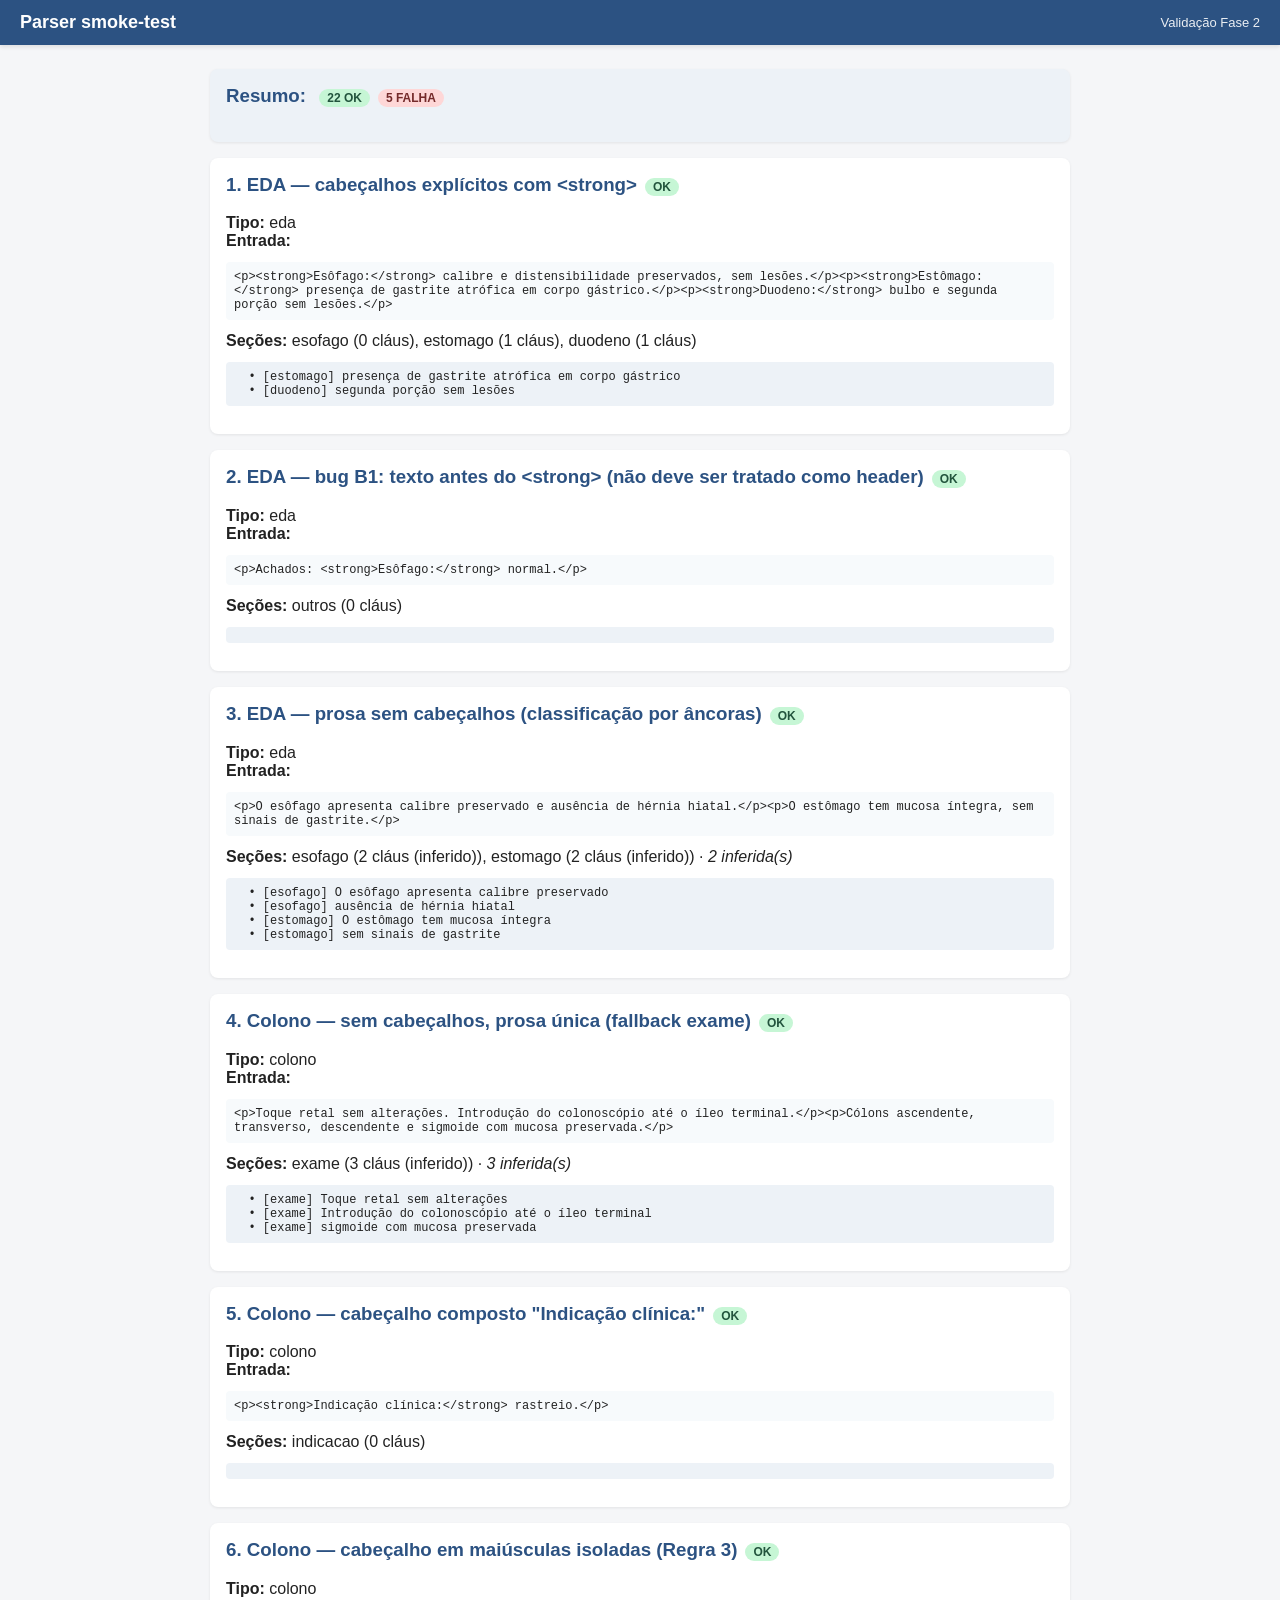
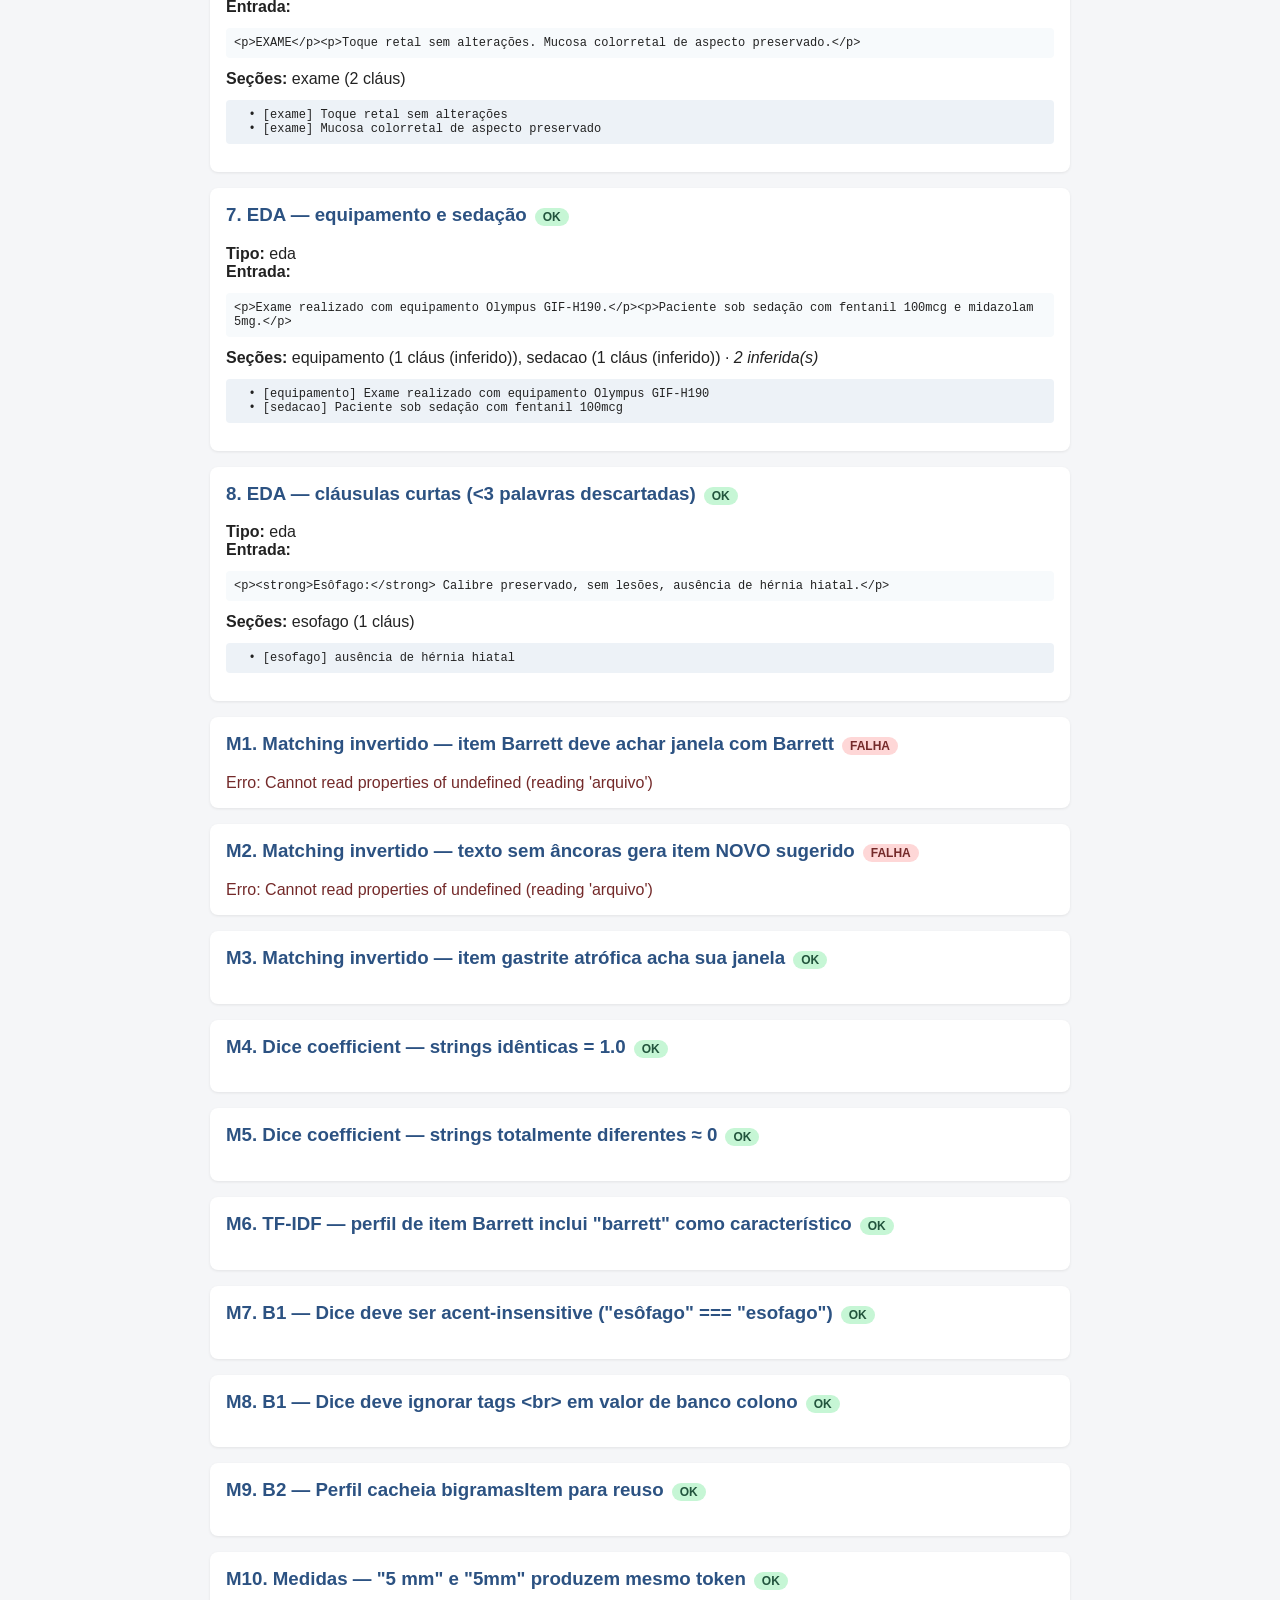
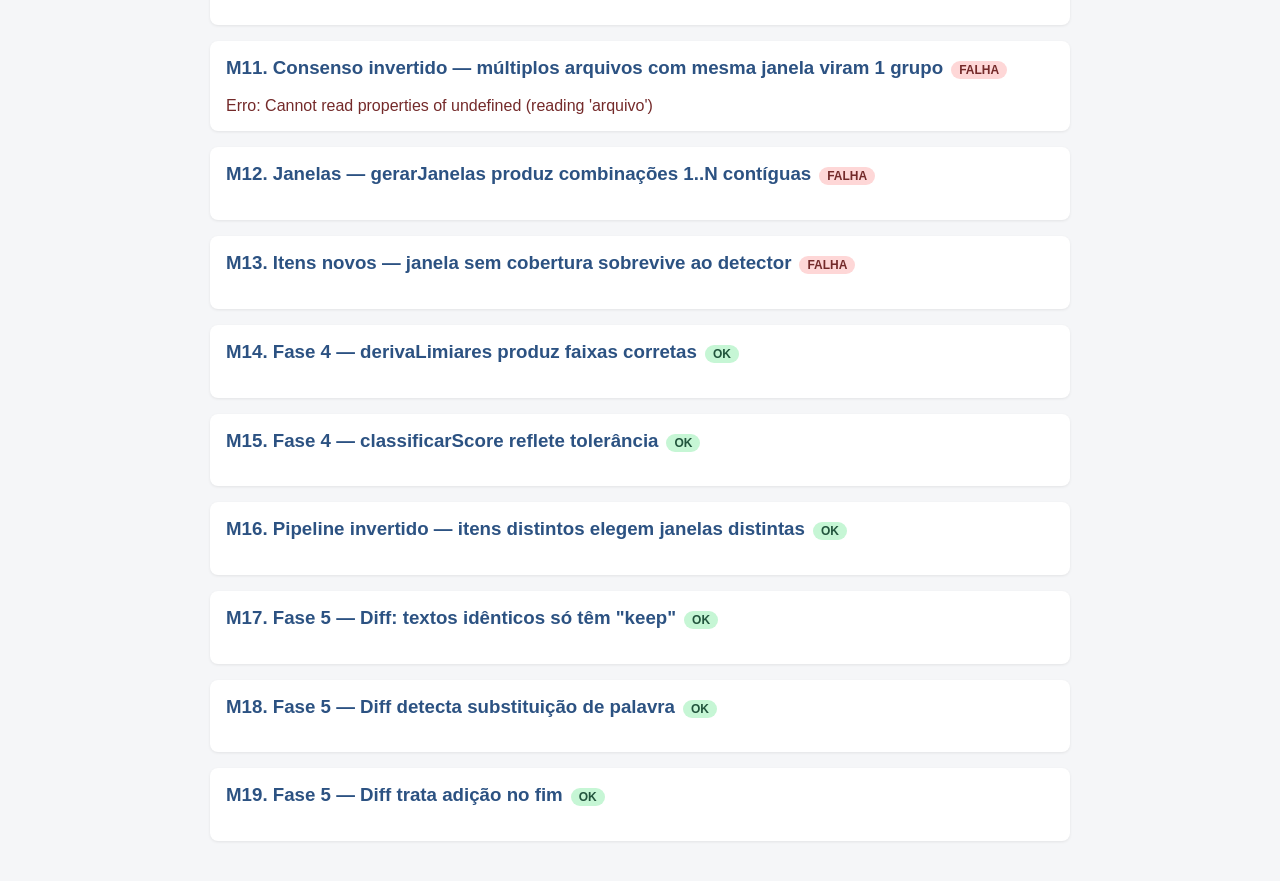
==== test_parser.html @ 204cdfef "Add files via upload" ====
<!DOCTYPE html>
<html lang="pt-BR">
<head>
  <meta charset="UTF-8">
  <title>Parser — smoke test</title>
  <link rel="stylesheet" href="estilos.css">
  <script src="parser_word.js"></script>
  <script src="matching.js"></script>
  <style>
    main { max-width: 900px; }
    .case {
      background: #fff;
      border-radius: 8px;
      padding: 16px;
      margin-bottom: 16px;
      box-shadow: 0 1px 3px rgba(0,0,0,0.08);
    }
    .case h3 { margin-top: 0; color: #2c5282; }
    .input pre, .output pre {
      background: #f7fafc;
      padding: 8px;
      font-size: 12px;
      border-radius: 4px;
      white-space: pre-wrap;
      word-break: break-word;
    }
    .output pre { background: #edf2f7; }
    .verdict {
      display: inline-block;
      padding: 2px 8px;
      border-radius: 10px;
      font-size: 12px;
      font-weight: 600;
      margin-left: 8px;
    }
    .pass { background: #c6f6d5; color: #22543d; }
    .fail { background: #fed7d7; color: #742a2a; }
  </style>
</head>
<body>
  <header>
    <h1>Parser smoke-test</h1>
    <span class="meta" style="font-size:13px;">Validação Fase 2</span>
  </header>
  <main>
    <div id="resultados"></div>
  </main>

  <script>
  // Reimplementa o loop de processarArquivo() recebendo HTML direto.
  // Os arquivos reais são lidos via FileReader + mammoth, mas o resto
  // do pipeline (detecção, classificação, decomposição) opera sobre HTML.
  function processarHtml(html, tipo) {
    var secoes = [];
    var orfaos = { paragrafos: [], clausulas: [] };
    var atual = null;

    var container = document.createElement('div');
    container.innerHTML = html;
    var blocos = container.querySelectorAll('p, h1, h2, h3, h4');

    blocos.forEach(function (p) {
      var detec = ParserWord.detectarSecao(p, tipo);
      if (detec) {
        var existente = secoes.filter(function (s) { return s.nome === detec.nome; })[0];
        if (existente) atual = existente;
        else {
          atual = { nome: detec.nome, rotuloOriginal: detec.rotuloOriginal, paragrafos: [] };
          secoes.push(atual);
        }
        if (detec.restoTexto) atual.paragrafos.push(detec.restoTexto);
        return;
      }
      var txt = (p.textContent || '').trim();
      if (!txt) return;
      if (atual) atual.paragrafos.push(txt);
      else       orfaos.paragrafos.push(txt);
    });

    var sentencasInferidas = 0;
    if (orfaos.paragrafos.length) {
      var restantes = [];
      orfaos.paragrafos.forEach(function (par) {
        ParserWord.quebrarSentencas(par).forEach(function (sent) {
          var classif = ParserWord.classificarSentenca(sent, tipo);
          if (classif) {
            var sec = secoes.filter(function (s) { return s.nome === classif.secao; })[0];
            if (!sec) {
              sec = { nome: classif.secao, rotuloOriginal: '(inferido)', paragrafos: [] };
              secoes.push(sec);
            }
            sec.paragrafos.push(sent);
            sentencasInferidas++;
          } else restantes.push(sent);
        });
      });
      orfaos.paragrafos = restantes;
    }

    if (tipo === 'colono' && orfaos.paragrafos.length) {
      var ex = secoes.filter(function (s) { return s.nome === 'exame'; })[0];
      if (!ex) {
        ex = { nome: 'exame', rotuloOriginal: '(implícito)', paragrafos: [] };
        secoes.push(ex);
      }
      ex.paragrafos = orfaos.paragrafos.concat(ex.paragrafos);
      orfaos.paragrafos = [];
    }

    secoes.forEach(function (s) {
      s.clausulas = [];
      s.sentencas = [];
      s.paragrafos.forEach(function (par, idxP) {
        ParserWord.quebrarSentencas(par).forEach(function (sent) {
          s.sentencas.push({ texto: sent, paragrafoIdx: idxP, paragrafoOriginal: par });
        });
        ParserWord.decomporClausulas(par).forEach(function (c) {
          s.clausulas.push({ texto: c, paragrafoOriginal: par });
        });
      });
    });
    orfaos.sentencas = [];
    orfaos.paragrafos.forEach(function (par, idxP) {
      ParserWord.quebrarSentencas(par).forEach(function (sent) {
        orfaos.sentencas.push({ texto: sent, paragrafoIdx: idxP, paragrafoOriginal: par });
      });
      ParserWord.decomporClausulas(par).forEach(function (c) {
        orfaos.clausulas.push({ texto: c, paragrafoOriginal: par });
      });
    });

    return { secoes: secoes, orfaos: orfaos, sentencasInferidas: sentencasInferidas };
  }

  // ---- Casos de teste ----
  var casos = [
    {
      titulo: 'EDA — cabeçalhos explícitos com <strong>',
      tipo: 'eda',
      html:
        '<p><strong>Esôfago:</strong> calibre e distensibilidade preservados, sem lesões.</p>' +
        '<p><strong>Estômago:</strong> presença de gastrite atrófica em corpo gástrico.</p>' +
        '<p><strong>Duodeno:</strong> bulbo e segunda porção sem lesões.</p>',
      esperado: function (r) {
        var nomes = r.secoes.map(function (s) { return s.nome; });
        return nomes.indexOf('esofago') !== -1 &&
               nomes.indexOf('estomago') !== -1 &&
               nomes.indexOf('duodeno') !== -1 &&
               r.sentencasInferidas === 0 &&
               r.orfaos.clausulas.length === 0;
      }
    },
    {
      titulo: 'EDA — bug B1: texto antes do <strong> (não deve ser tratado como header)',
      tipo: 'eda',
      html: '<p>Achados: <strong>Esôfago:</strong> normal.</p>',
      esperado: function (r) {
        // Esperamos que NÃO seja tratado como cabeçalho via Regra 1
        // (pois há "Achados: " antes). A Regra 2 captura "Achados:" como
        // sinônimo de "outros". Resultado: seção "outros".
        var nomes = r.secoes.map(function (s) { return s.nome; });
        return nomes.indexOf('outros') !== -1 && nomes.indexOf('esofago') === -1;
      }
    },
    {
      titulo: 'EDA — prosa sem cabeçalhos (classificação por âncoras)',
      tipo: 'eda',
      html:
        '<p>O esôfago apresenta calibre preservado e ausência de hérnia hiatal.</p>' +
        '<p>O estômago tem mucosa íntegra, sem sinais de gastrite.</p>',
      esperado: function (r) {
        var nomes = r.secoes.map(function (s) { return s.nome; });
        return nomes.indexOf('esofago') !== -1 &&
               nomes.indexOf('estomago') !== -1 &&
               r.sentencasInferidas >= 2;
      }
    },
    {
      titulo: 'Colono — sem cabeçalhos, prosa única (fallback exame)',
      tipo: 'colono',
      html:
        '<p>Toque retal sem alterações. Introdução do colonoscópio até o íleo terminal.</p>' +
        '<p>Cólons ascendente, transverso, descendente e sigmoide com mucosa preservada.</p>',
      esperado: function (r) {
        var nomes = r.secoes.map(function (s) { return s.nome; });
        return nomes.indexOf('exame') !== -1 && r.orfaos.clausulas.length === 0;
      }
    },
    {
      titulo: 'Colono — cabeçalho composto "Indicação clínica:"',
      tipo: 'colono',
      html: '<p><strong>Indicação clínica:</strong> rastreio.</p>',
      esperado: function (r) {
        var nomes = r.secoes.map(function (s) { return s.nome; });
        return nomes.indexOf('indicacao') !== -1;
      }
    },
    {
      titulo: 'Colono — cabeçalho em maiúsculas isoladas (Regra 3)',
      tipo: 'colono',
      html:
        '<p>EXAME</p>' +
        '<p>Toque retal sem alterações. Mucosa colorretal de aspecto preservado.</p>',
      esperado: function (r) {
        var nomes = r.secoes.map(function (s) { return s.nome; });
        return nomes.indexOf('exame') !== -1;
      }
    },
    {
      titulo: 'EDA — equipamento e sedação',
      tipo: 'eda',
      html:
        '<p>Exame realizado com equipamento Olympus GIF-H190.</p>' +
        '<p>Paciente sob sedação com fentanil 100mcg e midazolam 5mg.</p>',
      esperado: function (r) {
        var nomes = r.secoes.map(function (s) { return s.nome; });
        return nomes.indexOf('equipamento') !== -1 &&
               nomes.indexOf('sedacao') !== -1;
      }
    },
    {
      titulo: 'EDA — cláusulas curtas (<3 palavras descartadas)',
      tipo: 'eda',
      html: '<p><strong>Esôfago:</strong> Calibre preservado, sem lesões, ausência de hérnia hiatal.</p>',
      esperado: function (r) {
        var sec = r.secoes.filter(function (s) { return s.nome === 'esofago'; })[0];
        // 3 cláusulas: "Calibre preservado" (2w drop), "sem lesões" (2w drop), "ausência de hérnia hiatal" (4w keep)
        // Esperamos 1 cláusula
        return sec && sec.clausulas.length === 1 &&
               sec.clausulas[0].texto.indexOf('hérnia hiatal') !== -1;
      }
    }
  ];

  // ---- Renderização ----
  function escapar(s) {
    return String(s).replace(/[&<>]/g, function (c) {
      return c === '&' ? '&amp;' : c === '<' ? '&lt;' : '&gt;';
    });
  }

  var div = document.getElementById('resultados');
  var passou = 0, falhou = 0;
  casos.forEach(function (c, i) {
    var resultado;
    var ok = false;
    var erro = null;
    try {
      resultado = processarHtml(c.html, c.tipo);
      ok = c.esperado(resultado);
    } catch (e) {
      erro = e.message;
    }
    if (ok) passou++; else falhou++;

    var resumoSec = (resultado && resultado.secoes || []).map(function (s) {
      return s.nome + ' (' + s.clausulas.length + ' cláus' +
             (s.rotuloOriginal && s.rotuloOriginal.charAt(0) === '('
               ? ' ' + s.rotuloOriginal : '') + ')';
    }).join(', ');

    var clausulas = (resultado && resultado.secoes || []).map(function (s) {
      return s.clausulas.map(function (c) { return '  • [' + s.nome + '] ' + c.texto; }).join('\n');
    }).filter(Boolean).join('\n');

    var orfaos = (resultado && resultado.orfaos.clausulas || []).map(function (c) {
      return '  • (orfão) ' + c.texto;
    }).join('\n');

    div.insertAdjacentHTML('beforeend',
      '<div class="case">' +
        '<h3>' + (i + 1) + '. ' + escapar(c.titulo) +
          '<span class="verdict ' + (ok ? 'pass' : 'fail') + '">' +
            (ok ? 'OK' : 'FALHA') + '</span>' +
        '</h3>' +
        '<div><strong>Tipo:</strong> ' + c.tipo + '</div>' +
        '<div class="input"><strong>Entrada:</strong><pre>' + escapar(c.html) + '</pre></div>' +
        (erro
          ? '<div class="output" style="color:#742a2a;">Erro: ' + escapar(erro) + '</div>'
          : '<div class="output"><strong>Seções:</strong> ' + escapar(resumoSec) +
            (resultado.sentencasInferidas
              ? ' · <em>' + resultado.sentencasInferidas + ' inferida(s)</em>'
              : '') +
            '<pre>' + escapar(clausulas + (orfaos ? '\n' + orfaos : '')) + '</pre></div>'
        ) +
      '</div>');
  });

  // ---- Casos de teste do MATCHING (Fase 3) ----
  var bancoEdaMini = {
    esofago: [
      { nome: 'Normal', id: 'esof-1',
        valor: 'calibre e distensibilidade preservados. Ausência de lesões de mucosa. A transição esofagogástrica coincide com o pinçamento diafragmático.' },
      { nome: 'LAA',    id: 'esof-2',
        valor: 'calibre e distensibilidade preservados. Presença de erosões menores que 5 mm ao nível da transição esofagogástrica.' },
      { nome: 'Barrett', id: 'esof-3',
        valor: 'esôfago de Barrett curto, com língua de mucosa de aspecto colunar acima da transição esofagogástrica. Cromoscopia digital evidencia padrão sugestivo de metaplasia intestinal.' }
    ],
    estomago: [
      { nome: 'Normal',  id: 'est-1',
        valor: 'mucosa gástrica de aspecto preservado em todo o órgão. Pregueado e distensibilidade normais.' },
      { nome: 'Gastrite atrófica', id: 'est-2',
        valor: 'mucosa gástrica com áreas de atrofia e metaplasia intestinal em corpo gástrico, com perda do padrão vascular regular.' }
    ]
  };

  var casosMatching = [
    {
      titulo: 'Matching invertido — item Barrett deve achar janela com Barrett',
      html: '<p><strong>Esôfago:</strong> esôfago de Barrett curto com metaplasia intestinal.</p>',
      tipo: 'eda',
      banco: bancoEdaMini,
      esperado: function (m) {
        var sec = m.porArquivo[0].secoes.filter(function (s) { return s.nome === 'esofago'; })[0];
        if (!sec) return false;
        var barrett = sec.matchesPorItem.filter(function (x) {
          return x.item.id === 'esof-3';
        })[0];
        // A janela vencedora do item Barrett deve incluir a sentença com Barrett
        return barrett && barrett.melhor &&
               barrett.melhor.janela.texto.indexOf('Barrett') !== -1;
      }
    },
    {
      titulo: 'Matching invertido — texto sem âncoras gera item NOVO sugerido',
      html: '<p><strong>Esôfago:</strong> textura inusitada de aspecto bem peculiar nesta região.</p>',
      tipo: 'eda',
      banco: bancoEdaMini,
      esperado: function (m) {
        var sec = m.porArquivo[0].secoes.filter(function (s) { return s.nome === 'esofago'; })[0];
        if (!sec) return false;
        // A sentença não casa com nenhum item -> deve aparecer em itensNovos
        return sec.itensNovos.length >= 1 &&
               sec.itensNovos[0].texto.indexOf('inusitada') !== -1;
      }
    },
    {
      titulo: 'Matching invertido — item gastrite atrófica acha sua janela',
      html: '<p><strong>Estômago:</strong> mucosa gástrica com áreas de metaplasia intestinal em corpo.</p>',
      tipo: 'eda',
      banco: bancoEdaMini,
      esperado: function (m) {
        var sec = m.porArquivo[0].secoes.filter(function (s) { return s.nome === 'estomago'; })[0];
        if (!sec) return false;
        var gastrite = sec.matchesPorItem.filter(function (x) {
          return x.item.id === 'est-2';
        })[0];
        return gastrite && gastrite.melhor &&
               gastrite.melhor.janela.texto.indexOf('metaplasia') !== -1;
      }
    },
    {
      titulo: 'Dice coefficient — strings idênticas = 1.0',
      direto: true,
      esperado: function () {
        var d = Matching.diceSimilaridade('teste idêntico', 'teste idêntico');
        return d === 1;
      }
    },
    {
      titulo: 'Dice coefficient — strings totalmente diferentes ≈ 0',
      direto: true,
      esperado: function () {
        var d = Matching.diceSimilaridade('abcdefgh', 'wxyz1234');
        return d < 0.1;
      }
    },
    {
      titulo: 'TF-IDF — perfil de item Barrett inclui "barrett" como característico',
      direto: true,
      esperado: function () {
        var p = Matching.construirPerfilSecao(bancoEdaMini.esofago);
        var barrett = p.filter(function (x) { return x.item.id === 'esof-3'; })[0];
        return barrett && barrett.termosCaracteristicos.some(function (c) {
          return c.termo === 'barrett';
        });
      }
    },
    {
      titulo: 'B1 — Dice deve ser acent-insensitive ("esôfago" === "esofago")',
      direto: true,
      esperado: function () {
        var d = Matching.diceSimilaridade('esôfago de Barrett', 'esofago de Barrett');
        return d > 0.99;  // praticamente 1
      }
    },
    {
      titulo: 'B1 — Dice deve ignorar tags <br> em valor de banco colono',
      direto: true,
      esperado: function () {
        var a = 'Toque retal sem alterações. Introdução do colonoscópio.';
        var b = 'Toque retal sem alterações.<br>Introdução do colonoscópio.';
        var d = Matching.diceSimilaridade(a, b);
        return d > 0.99;
      }
    },
    {
      titulo: 'B2 — Perfil cacheia bigramasItem para reuso',
      direto: true,
      esperado: function () {
        var p = Matching.construirPerfilSecao(bancoEdaMini.esofago);
        return p.every(function (entry) {
          return entry.bigramasItem && Object.keys(entry.bigramasItem).length > 0;
        });
      }
    },
    {
      titulo: 'Medidas — "5 mm" e "5mm" produzem mesmo token',
      direto: true,
      esperado: function () {
        var a = Matching.tokenizar('erosões menores que 5 mm');
        var b = Matching.tokenizar('erosões menores que 5mm');
        return a.indexOf('5mm') !== -1 && b.indexOf('5mm') !== -1;
      }
    },
    {
      titulo: 'Consenso invertido — múltiplos arquivos com mesma janela viram 1 grupo',
      direto: true,
      esperado: function () {
        var sentenca = { texto: 'esôfago de Barrett curto com metaplasia intestinal.', paragrafoOriginal: '' };
        var fakeResults = [1, 2, 3].map(function (n) {
          return {
            arquivo: 'laudo' + n + '.docx',
            secoes: [{
              nome: 'esofago',
              rotuloOriginal: 'Esôfago',
              paragrafos: ['esôfago de Barrett curto com metaplasia intestinal.'],
              sentencas: [sentenca],
              clausulas: []
            }],
            orfaos: { paragrafos: [], clausulas: [], sentencas: [] }
          };
        });
        var m = Matching.analisar(fakeResults, bancoEdaMini, { limiarMatch: 0.0 });
        var consenso = m.consenso.esofago || [];
        var barrettEntry = consenso.filter(function (e) {
          return e.item.id === 'esof-3';
        })[0];
        return barrettEntry &&
               barrettEntry.frequenciaArquivos === 3 &&
               barrettEntry.variantes.length === 0;
      }
    },
    {
      titulo: 'Janelas — gerarJanelas produz combinações 1..N contíguas',
      direto: true,
      esperado: function () {
        var sentencas = [
          { texto: 'a primeira sentença aqui.' },
          { texto: 'a segunda sentença completa.' },
          { texto: 'e a terceira finaliza tudo.' }
        ];
        var js = Matching.gerarJanelas(sentencas, 3);
        // Esperamos: 3 (tam=1) + 2 (tam=2) + 1 (tam=3) = 6 janelas
        return js.length === 6 &&
               js[0].tamanho === 1 &&
               js[js.length - 1].tamanho === 3;
      }
    },
    {
      titulo: 'Itens novos — janela sem cobertura sobrevive ao detector',
      direto: true,
      esperado: function () {
        var sentencas = [
          { texto: 'esôfago de Barrett com metaplasia intestinal.' },
          { texto: 'achado completamente novo nunca antes descrito.' }
        ];
        var perfilSec = Matching.construirPerfilSecao(bancoEdaMini.esofago);
        var resultado = Matching.caçarItensEmSecao(sentencas, perfilSec, {});
        var novos = Matching.detectarItensNovos(sentencas, resultado.matchesPorItem, 0.30);
        return novos.length >= 1 &&
               novos.some(function (g) { return g.texto.indexOf('completamente novo') !== -1; });
      }
    },
    {
      titulo: 'Fase 4 — derivaLimiares produz faixas corretas',
      direto: true,
      esperado: function () {
        var l0   = Matching.derivaLimiares(0);
        var l50  = Matching.derivaLimiares(50);
        var l100 = Matching.derivaLimiares(100);
        // tolerancia=0 → rigoroso → limiar_match alto, limiar_novo alto
        // tolerancia=100 → permissivo → limiar_match baixo, limiar_novo baixo
        return Math.abs(l0.limiarMatch - 0.85) < 1e-9 &&
               Math.abs(l50.limiarMatch - 0.70) < 1e-9 &&
               Math.abs(l100.limiarMatch - 0.55) < 1e-9 &&
               Math.abs(l0.limiarNovo - 0.45) < 1e-9 &&
               Math.abs(l100.limiarNovo - 0.25) < 1e-9;
      }
    },
    {
      titulo: 'Fase 4 — classificarScore reflete tolerância',
      direto: true,
      esperado: function () {
        // Score 0.78 com tolerância 50 (limiarMatch=0.70): match
        // Score 0.78 com tolerância 0  (limiarMatch=0.85): atualizacao
        var c50 = Matching.classificarScore(0.78, 50);
        var c0  = Matching.classificarScore(0.78, 0);
        // Score 0.50: nem match nem atualizacao; com tol=50 (limiarNovo=0.35)
        // cai em variante; com tol=0 (limiarNovo=0.45) ainda cai em variante
        var c50b = Matching.classificarScore(0.50, 50);
        // Score muito baixo
        var c50c = Matching.classificarScore(0.10, 50);
        return c50 === 'match' &&
               c0  === 'atualizacao' &&
               c50b === 'variante' &&
               c50c === 'naoEncontrado';
      }
    },
    {
      titulo: 'Pipeline invertido — itens distintos elegem janelas distintas',
      direto: true,
      esperado: function () {
        // 2 sentenças, cada uma alinhada a um item diferente do banco.
        // Item Barrett deve eleger a sentença 0 e item LAA a sentença 1.
        var sentencas = [
          { texto: 'esôfago de Barrett curto com língua colunar e metaplasia intestinal.' },
          { texto: 'presença de erosões menores que 5 mm na transição esofagogástrica.' }
        ];
        var perfilSec = Matching.construirPerfilSecao(bancoEdaMini.esofago);
        var resultado = Matching.caçarItensEmSecao(sentencas, perfilSec, {});

        var barrett = resultado.matchesPorItem.filter(function (m) {
          return m.item.id === 'esof-3';
        })[0];
        var laa = resultado.matchesPorItem.filter(function (m) {
          return m.item.id === 'esof-2';
        })[0];

        if (!barrett || !laa || !barrett.melhor || !laa.melhor) return false;

        // Invariante: cada item elege a janela que contém sua frase própria.
        var barrettWindow = barrett.melhor.janela.texto;
        var laaWindow     = laa.melhor.janela.texto;
        return barrettWindow.indexOf('Barrett') !== -1 &&
               laaWindow.indexOf('erosões') !== -1;
      }
    }
  ];

  // ---- Casos de teste de DIFF (Fase 5) ----
  // Reimplementação local da diff para testar sem depender da UI
  function diffPalavrasLocal(antes, depois) {
    var a = String(antes || '').split(/(\s+)/);
    var b = String(depois || '').split(/(\s+)/);
    var m = a.length, n = b.length;
    var dp = [];
    for (var i = 0; i <= m; i++) dp.push(new Array(n + 1).fill(0));
    for (var i = 1; i <= m; i++) {
      for (var j = 1; j <= n; j++) {
        if (a[i-1] === b[j-1]) dp[i][j] = dp[i-1][j-1] + 1;
        else dp[i][j] = Math.max(dp[i-1][j], dp[i][j-1]);
      }
    }
    var ops = [];
    var i = m, j = n;
    while (i > 0 && j > 0) {
      if (a[i-1] === b[j-1]) { ops.unshift({type:'keep', value:a[i-1]}); i--; j--; }
      else if (dp[i-1][j] >= dp[i][j-1]) { ops.unshift({type:'rem', value:a[i-1]}); i--; }
      else { ops.unshift({type:'add', value:b[j-1]}); j--; }
    }
    while (i > 0) ops.unshift({type:'rem', value:a[--i]});
    while (j > 0) ops.unshift({type:'add', value:b[--j]});
    return ops;
  }

  casosMatching.push(
    {
      titulo: 'Fase 5 — Diff: textos idênticos só têm "keep"',
      direto: true,
      esperado: function () {
        var ops = diffPalavrasLocal('foo bar baz', 'foo bar baz');
        return ops.every(function (o) { return o.type === 'keep'; });
      }
    },
    {
      titulo: 'Fase 5 — Diff detecta substituição de palavra',
      direto: true,
      esperado: function () {
        var ops = diffPalavrasLocal('mucosa preservada', 'mucosa friável');
        var temAdd = ops.some(function (o) { return o.type === 'add' && /friável/.test(o.value); });
        var temRem = ops.some(function (o) { return o.type === 'rem' && /preservada/.test(o.value); });
        return temAdd && temRem;
      }
    },
    {
      titulo: 'Fase 5 — Diff trata adição no fim',
      direto: true,
      esperado: function () {
        var ops = diffPalavrasLocal('a b c', 'a b c d');
        var ultimoAdd = ops.filter(function (o) { return o.type === 'add'; }).pop();
        return ultimoAdd && /d/.test(ultimoAdd.value);
      }
    }
  );

  // Roda os casos de matching depois dos casos de parsing
  casosMatching.forEach(function (c, k) {
    var ok = false, erro = null;
    try {
      if (c.direto) {
        ok = c.esperado();
      } else {
        // Simula um resultado do parser usando processarHtml
        var parserRes = processarHtml(c.html, c.tipo);
        var pseudoResultados = [{
          arquivo: 'teste.docx',
          secoes: parserRes.secoes,
          orfaos: parserRes.orfaos,
          imagensDescartadas: 0,
          sentencasInferidas: parserRes.sentencasInferidas
        }];
        var matching = Matching.analisar(pseudoResultados, c.banco, {});
        ok = c.esperado(matching);
      }
    } catch (e) {
      erro = e.message;
    }
    if (ok) passou++; else falhou++;
    div.insertAdjacentHTML('beforeend',
      '<div class="case">' +
        '<h3>M' + (k + 1) + '. ' + escapar(c.titulo) +
          '<span class="verdict ' + (ok ? 'pass' : 'fail') + '">' +
            (ok ? 'OK' : 'FALHA') + '</span>' +
        '</h3>' +
        (erro ? '<div style="color:#742a2a;">Erro: ' + escapar(erro) + '</div>' : '') +
      '</div>');
  });

  div.insertAdjacentHTML('afterbegin',
    '<div class="case" style="background:#edf2f7;">' +
      '<h3>Resumo: ' +
        '<span class="verdict pass">' + passou + ' OK</span>' +
        (falhou ? '<span class="verdict fail">' + falhou + ' FALHA</span>' : '') +
      '</h3></div>');
  </script>
</body>
</html>
---- estilos.css ----
/* ============================================================
   Gerar-Laudo-Importador — Estilos
   ============================================================ */

* { box-sizing: border-box; }

html, body {
  margin: 0;
  padding: 0;
  font-family: -apple-system, BlinkMacSystemFont, "Segoe UI", Roboto, Helvetica, Arial, sans-serif;
  background: #f5f6f8;
  color: #222;
  min-height: 100vh;
}

header {
  background: #2c5282;
  color: #fff;
  padding: 12px 20px;
  display: flex;
  align-items: center;
  justify-content: space-between;
  box-shadow: 0 2px 4px rgba(0,0,0,0.1);
}

header h1 {
  margin: 0;
  font-size: 18px;
  font-weight: 600;
}

header .meta {
  font-size: 13px;
  opacity: 0.9;
}

main {
  max-width: 960px;
  margin: 0 auto;
  padding: 24px 20px;
}

/* Cards */
.card {
  background: #fff;
  border-radius: 8px;
  padding: 20px;
  box-shadow: 0 1px 3px rgba(0,0,0,0.08);
  margin-bottom: 16px;
}

.card h2 {
  margin-top: 0;
  font-size: 16px;
  color: #2c5282;
  border-bottom: 1px solid #e2e8f0;
  padding-bottom: 8px;
}

/* Tipo badge */
.tipo-badge {
  display: inline-block;
  padding: 2px 8px;
  border-radius: 12px;
  font-size: 12px;
  font-weight: 600;
  background: rgba(255,255,255,0.2);
}

/* Resumo do banco */
.secoes-grid {
  display: grid;
  grid-template-columns: repeat(auto-fill, minmax(160px, 1fr));
  gap: 8px;
  margin-top: 8px;
}

.secao-card {
  background: #edf2f7;
  border-radius: 6px;
  padding: 10px 12px;
  font-size: 13px;
}

.secao-card .nome {
  font-weight: 600;
  color: #2c5282;
  text-transform: capitalize;
}

.secao-card .qtd {
  font-size: 18px;
  margin-top: 2px;
}

/* Mensagens */
.msg {
  padding: 10px 12px;
  border-radius: 4px;
  font-size: 13px;
  margin-top: 12px;
}

.msg.erro    { background: #fed7d7; color: #742a2a; }
.msg.info    { background: #bee3f8; color: #2a4365; }
.msg.sucesso { background: #c6f6d5; color: #22543d; }

/* Botão genérico */
button.acao {
  padding: 8px 16px;
  background: #2c5282;
  color: #fff;
  border: 0;
  border-radius: 4px;
  font-size: 14px;
  cursor: pointer;
}

button.acao:hover { background: #2a4d7a; }

button.secundaria {
  background: #fff;
  color: #2c5282;
  border: 1px solid #2c5282;
}

button.secundaria:hover { background: #edf2f7; }

.hidden { display: none !important; }

/* Zona de upload */
.zona-upload {
  border: 2px dashed #cbd5e0;
  border-radius: 8px;
  padding: 24px;
  text-align: center;
  background: #f8fafc;
  transition: background 0.15s, border-color 0.15s;
  margin-top: 12px;
}

.zona-upload.arrastando {
  background: #ebf8ff;
  border-color: #3182ce;
}

.zona-upload .zona-titulo {
  margin: 0 0 4px 0;
  font-size: 15px;
  color: #2c5282;
  font-weight: 600;
}

.zona-upload .zona-sub {
  margin: 4px 0 12px 0;
  font-size: 12px;
  color: #888;
}

/* Lista de arquivos pendentes/processados */
.lista-arquivos {
  list-style: none;
  margin: 12px 0 0 0;
  padding: 0;
}

.lista-arquivos li {
  display: flex;
  align-items: center;
  gap: 8px;
  padding: 6px 10px;
  font-size: 13px;
  border-bottom: 1px solid #edf2f7;
}

.lista-arquivos li:last-child { border-bottom: 0; }

.lista-arquivos .nome-arquivo {
  flex: 1;
  white-space: nowrap;
  overflow: hidden;
  text-overflow: ellipsis;
}

.lista-arquivos .status {
  font-size: 12px;
  padding: 2px 8px;
  border-radius: 10px;
  white-space: nowrap;
}

.status.pendente   { background: #edf2f7; color: #4a5568; }
.status.processando { background: #bee3f8; color: #2a4365; }
.status.ok         { background: #c6f6d5; color: #22543d; }
.status.erro       { background: #fed7d7; color: #742a2a; }

.lista-arquivos .remover {
  background: none;
  border: 0;
  color: #a0aec0;
  font-size: 16px;
  cursor: pointer;
  padding: 0 4px;
}

.lista-arquivos .remover:hover { color: #e53e3e; }

/* Árvore de resultado */
.arvore {
  margin-top: 12px;
  font-size: 13px;
}

.arvore details {
  margin-bottom: 4px;
}

.arvore details > summary {
  cursor: pointer;
  padding: 4px 6px;
  border-radius: 4px;
  user-select: none;
}

.arvore details > summary:hover { background: #edf2f7; }

.arvore .arquivo > summary {
  font-weight: 600;
  color: #2c5282;
  background: #edf2f7;
}

.arvore .secao > summary {
  font-weight: 500;
  color: #2c5282;
  text-transform: capitalize;
  margin-left: 12px;
}

.arvore .secao .rotulo-original {
  color: #888;
  font-weight: normal;
  font-size: 12px;
  margin-left: 6px;
}

.arvore .clausulas {
  margin: 4px 0 8px 36px;
  padding: 0;
  list-style: none;
}

.arvore .clausulas li {
  padding: 3px 8px;
  border-left: 2px solid #cbd5e0;
  margin-bottom: 2px;
  color: #2d3748;
}

.arvore .clausulas li:nth-child(odd) {
  background: #f7fafc;
}

.arvore .orfaos > summary {
  color: #b7791f;
  margin-left: 12px;
}

.arvore .erro-arquivo {
  color: #742a2a;
  background: #fed7d7;
  padding: 6px 10px;
  border-radius: 4px;
}

.arvore .secao.vazia > summary { color: #a0aec0; }

/* Cards de debug do matching */
.bloco-debug {
  border: 1px solid #e2e8f0;
  border-radius: 4px;
  margin-top: 8px;
  background: #fff;
}

.bloco-debug > summary {
  cursor: pointer;
  padding: 8px 12px;
  font-weight: 600;
  color: #2c5282;
  background: #f7fafc;
  user-select: none;
  font-size: 13px;
}

.bloco-debug[open] > summary {
  border-bottom: 1px solid #e2e8f0;
}

.container-tabela {
  max-height: 480px;
  overflow: auto;
  font-size: 12px;
}

.container-tabela table {
  width: 100%;
  border-collapse: collapse;
}

.container-tabela th,
.container-tabela td {
  padding: 5px 8px;
  text-align: left;
  border-bottom: 1px solid #edf2f7;
  vertical-align: top;
}

.container-tabela th {
  position: sticky;
  top: 0;
  background: #edf2f7;
  font-weight: 600;
  font-size: 11px;
  color: #2c5282;
  text-transform: uppercase;
  letter-spacing: 0.05em;
}

.container-tabela tr:nth-child(even) td {
  background: #f9fafb;
}

.container-tabela td.score {
  font-variant-numeric: tabular-nums;
  text-align: right;
  width: 60px;
}

.container-tabela td.score.alto { color: #22543d; font-weight: 600; }
.container-tabela td.score.medio { color: #b7791f; }
.container-tabela td.score.baixo { color: #a0aec0; }
.container-tabela td.score.novo  { color: #c05621; font-style: italic; }

.container-tabela td.clausula {
  max-width: 320px;
  word-break: break-word;
}

.container-tabela td.item-banco {
  max-width: 200px;
  font-weight: 500;
  color: #2d3748;
}

.tags-termos {
  display: flex;
  flex-wrap: wrap;
  gap: 4px;
}

.tag-termo {
  background: #edf2f7;
  border-radius: 3px;
  padding: 1px 6px;
  font-size: 11px;
  color: #4a5568;
}

.tag-termo.ancora {
  background: #fef3c7;
  color: #78350f;
  font-weight: 600;
}

.freq-badge {
  display: inline-block;
  padding: 2px 6px;
  border-radius: 8px;
  font-size: 11px;
  font-weight: 600;
  background: #c6f6d5;
  color: #22543d;
}

.freq-badge.baixa { background: #fed7d7; color: #742a2a; }

.container-tabela tr.muted td {
  opacity: 0.45;
}
.container-tabela tr.muted td.score { font-weight: normal; }

/* ===== Fase 4 — barra sticky de tolerância ===== */
.barra-tolerancia {
  position: sticky;
  top: 0;
  background: #fff;
  border: 1px solid #e2e8f0;
  border-radius: 6px;
  padding: 12px;
  z-index: 5;
  box-shadow: 0 1px 4px rgba(0,0,0,0.04);
  margin-bottom: 12px;
}

.slider-row {
  display: flex;
  align-items: center;
  gap: 12px;
}

.slider-row label {
  font-size: 13px;
  font-weight: 600;
  color: #2c5282;
  white-space: nowrap;
}

.slider-row label span {
  display: inline-block;
  min-width: 28px;
  font-variant-numeric: tabular-nums;
  color: #1a202c;
}

.slider-row input[type="range"] {
  flex: 1;
  max-width: 360px;
}

.slider-rotulos {
  display: flex;
  flex-direction: column;
  font-size: 10px;
  color: #888;
  line-height: 1;
}

.contadores {
  display: flex;
  flex-wrap: wrap;
  gap: 6px;
  margin-top: 10px;
  font-size: 12px;
}

.contador {
  padding: 4px 10px;
  border-radius: 14px;
  font-weight: 500;
  border: 1px solid transparent;
}

.contador b {
  font-weight: 700;
  margin-left: 4px;
  font-variant-numeric: tabular-nums;
}

.contador.match         { background: #c6f6d5; color: #22543d; }
.contador.atualizacao   { background: #bee3f8; color: #2a4365; }
.contador.variante      { background: #fef3c7; color: #78350f; }
.contador.naoEncontrado { background: #edf2f7; color: #4a5568; }
.contador.novo          { background: #fed7aa; color: #7c2d12; }

.avancado {
  margin-top: 10px;
  border-top: 1px solid #edf2f7;
  padding-top: 8px;
}
.avancado > summary {
  cursor: pointer;
  font-size: 12px;
  color: #2c5282;
  font-weight: 600;
  user-select: none;
}

/* Linha da tabela colorida pela classificação */
.container-tabela tr.linha-match         td { background: #f0fff4 !important; }
.container-tabela tr.linha-atualizacao   td { background: #ebf8ff !important; }
.container-tabela tr.linha-variante      td { background: #fffbeb !important; }
.container-tabela tr.linha-naoEncontrado td { opacity: 0.55; }

.badge-cls {
  display: inline-block;
  padding: 1px 7px;
  border-radius: 8px;
  font-size: 10px;
  font-weight: 700;
  text-transform: uppercase;
  letter-spacing: 0.04em;
}
.badge-cls.match         { background: #c6f6d5; color: #22543d; }
.badge-cls.atualizacao   { background: #bee3f8; color: #2a4365; }
.badge-cls.variante      { background: #fef3c7; color: #78350f; }
.badge-cls.naoEncontrado { background: #edf2f7; color: #4a5568; }
.badge-cls.novo          { background: #fed7aa; color: #7c2d12; }

/* ===== Fase 5 — tela de revisão ===== */
.filtros-revisao {
  display: flex;
  flex-wrap: wrap;
  gap: 6px;
  align-items: center;
  margin-bottom: 12px;
}

.filtro-btn {
  padding: 4px 12px;
  border: 1px solid #cbd5e0;
  background: #fff;
  border-radius: 14px;
  font-size: 12px;
  cursor: pointer;
  color: #4a5568;
}
.filtro-btn:hover { background: #edf2f7; }
.filtro-btn.ativo {
  background: #2c5282;
  color: #fff;
  border-color: #2c5282;
}

.acoes-massa {
  display: flex;
  gap: 6px;
  flex-wrap: wrap;
  margin-bottom: 16px;
  font-size: 12px;
}
.acoes-massa button {
  font-size: 12px;
  padding: 5px 10px;
}

.lista-propostas {
  display: flex;
  flex-direction: column;
  gap: 12px;
}

.secao-revisao {
  margin-top: 8px;
}
.secao-revisao h3 {
  margin: 12px 0 6px 0;
  font-size: 14px;
  color: #2c5282;
  text-transform: capitalize;
  border-bottom: 1px solid #e2e8f0;
  padding-bottom: 4px;
}

.proposta {
  border: 1px solid #e2e8f0;
  border-radius: 6px;
  padding: 12px;
  background: #fff;
  transition: border-color 0.15s, opacity 0.15s;
}

.proposta.aceita    { border-color: #38a169; background: #f0fff4; }
.proposta.ignorada  { opacity: 0.55; background: #f7fafc; }
.proposta.editada   { border-color: #3182ce; background: #ebf8ff; }

.proposta-cabecalho {
  display: flex;
  align-items: center;
  flex-wrap: wrap;
  gap: 8px;
  margin-bottom: 8px;
}
.proposta-titulo {
  font-weight: 600;
  color: #2d3748;
  font-size: 14px;
}
.proposta-meta {
  margin-left: auto;
  font-size: 11px;
  color: #718096;
}

.proposta-corpo {
  font-size: 13px;
  color: #2d3748;
}

.proposta-bloco {
  margin: 6px 0;
}
.proposta-bloco .rotulo {
  font-size: 11px;
  text-transform: uppercase;
  letter-spacing: 0.05em;
  color: #718096;
  margin-bottom: 2px;
}
.proposta-bloco .corpo {
  background: #f7fafc;
  padding: 6px 8px;
  border-radius: 4px;
  border-left: 3px solid #cbd5e0;
  white-space: pre-wrap;
  word-break: break-word;
}
.proposta-bloco.atual .corpo { border-left-color: #e53e3e; }
.proposta-bloco.proposto .corpo { border-left-color: #38a169; }
.proposta-bloco.diff .corpo { background: #fff; }

.diff-add { background: #c6f6d5; color: #22543d; padding: 0 2px; border-radius: 2px; }
.diff-rem { background: #fed7d7; color: #742a2a; padding: 0 2px; border-radius: 2px; text-decoration: line-through; }
.diff-keep { color: #4a5568; }

.proposta-acoes {
  display: flex;
  gap: 6px;
  margin-top: 10px;
  flex-wrap: wrap;
}
.proposta-acoes button {
  padding: 4px 10px;
  font-size: 12px;
  border-radius: 4px;
  cursor: pointer;
  border: 1px solid #cbd5e0;
  background: #fff;
}
.proposta-acoes button.aceitar { background: #38a169; color: #fff; border-color: #38a169; }
.proposta-acoes button.ignorar { background: #edf2f7; }
.proposta-acoes button.editar  { background: #fff; color: #2c5282; border-color: #2c5282; }
.proposta-acoes button.aceitar:hover { background: #2f855a; }

.proposta-edicao {
  margin-top: 8px;
}
.proposta-edicao input,
.proposta-edicao textarea {
  width: 100%;
  padding: 6px 8px;
  border: 1px solid #cbd5e0;
  border-radius: 4px;
  font-size: 13px;
  font-family: inherit;
  box-sizing: border-box;
}
.proposta-edicao textarea {
  min-height: 80px;
  resize: vertical;
}
.proposta-edicao label {
  display: block;
  font-size: 11px;
  text-transform: uppercase;
  color: #718096;
  margin-top: 6px;
  margin-bottom: 2px;
}

.rodape-revisao {
  position: sticky;
  bottom: 0;
  background: #fff;
  padding: 12px;
  border-top: 1px solid #e2e8f0;
  margin: 16px -20px -20px -20px;
  display: flex;
  align-items: center;
  justify-content: space-between;
  gap: 12px;
  font-size: 13px;
}

.proposta-vazia {
  padding: 24px;
  text-align: center;
  color: #888;
  font-size: 13px;
}

/* ===== Backups ===== */
.lista-backups {
  display: flex;
  flex-direction: column;
  gap: 8px;
  margin-top: 8px;
}

.slot-backup {
  display: flex;
  align-items: center;
  gap: 12px;
  padding: 10px 12px;
  border: 1px solid #e2e8f0;
  border-radius: 6px;
  background: #fff;
  font-size: 13px;
}
.slot-backup.original { background: #fff8dc; border-color: #ecc94b; }
.slot-backup.vazio    { opacity: 0.75; }

.slot-info {
  flex: 1;
  min-width: 0;
}
.slot-titulo {
  font-weight: 600;
  color: #2c5282;
}
.slot-titulo .badge-imutavel {
  display: inline-block;
  padding: 1px 6px;
  border-radius: 8px;
  font-size: 10px;
  font-weight: 700;
  background: #ecc94b;
  color: #744210;
  margin-left: 6px;
  text-transform: uppercase;
  letter-spacing: 0.04em;
}
.slot-detalhes {
  font-size: 12px;
  color: #718096;
  margin-top: 2px;
}

.slot-acoes {
  display: flex;
  gap: 4px;
  flex-wrap: wrap;
}
.slot-acoes button {
  padding: 4px 10px;
  font-size: 12px;
  border-radius: 4px;
  cursor: pointer;
  border: 1px solid #cbd5e0;
  background: #fff;
}
.slot-acoes button.salvar    { background: #2c5282; color: #fff; border-color: #2c5282; }
.slot-acoes button.restaurar { background: #fff; color: #2c5282; border-color: #2c5282; }
.slot-acoes button.apagar    { background: #fff; color: #c53030; border-color: #fed7d7; }
.slot-acoes button.salvar:hover    { background: #2a4d7a; }
.slot-acoes button.restaurar:hover { background: #ebf8ff; }
.slot-acoes button.apagar:hover    { background: #fed7d7; }
.slot-acoes button:disabled        { opacity: 0.4; cursor: not-allowed; }

/* ===== Modal (Fase 6) ===== */
.modal-overlay {
  position: fixed;
  inset: 0;
  background: rgba(0, 0, 0, 0.5);
  display: flex;
  align-items: center;
  justify-content: center;
  z-index: 100;
}

.modal-box {
  background: #fff;
  border-radius: 8px;
  padding: 20px 24px;
  max-width: 540px;
  width: 90%;
  max-height: 80vh;
  overflow: auto;
  box-shadow: 0 10px 30px rgba(0,0,0,0.25);
}

.modal-box h3 {
  margin-top: 0;
  color: #2c5282;
  font-size: 16px;
}

.modal-box .resumo-mudancas {
  background: #f7fafc;
  padding: 10px 12px;
  border-radius: 4px;
  font-size: 13px;
  margin: 12px 0;
}

.modal-box .resumo-mudancas li {
  margin: 2px 0;
}

.modal-acoes {
  display: flex;
  justify-content: flex-end;
  gap: 8px;
  margin-top: 16px;
}

.painel-sucesso {
  background: #f0fff4;
  border: 1px solid #38a169;
  border-radius: 6px;
  padding: 16px;
  margin-top: 12px;
}
.painel-sucesso h3 {
  margin-top: 0;
  color: #22543d;
  font-size: 16px;
}
.painel-sucesso .acoes-pos {
  display: flex;
  gap: 8px;
  margin-top: 12px;
  flex-wrap: wrap;
}

/* ===== Histórico (Fase 7) ===== */
.lista-historico {
  display: flex;
  flex-direction: column;
  gap: 8px;
  margin-top: 8px;
}

.import-item {
  border: 1px solid #e2e8f0;
  border-radius: 6px;
  padding: 12px;
  background: #fff;
  font-size: 13px;
}
.import-item.revertido {
  background: #f7fafc;
  opacity: 0.65;
  border-style: dashed;
}

.import-cabecalho {
  display: flex;
  align-items: center;
  gap: 8px;
  flex-wrap: wrap;
}
.import-data {
  font-weight: 600;
  color: #2c5282;
}
.import-meta {
  font-size: 11px;
  color: #718096;
}
.import-resumo {
  margin: 4px 0;
  font-size: 12px;
  color: #4a5568;
}

.import-revertido-badge {
  display: inline-block;
  padding: 1px 7px;
  border-radius: 8px;
  font-size: 10px;
  font-weight: 700;
  text-transform: uppercase;
  letter-spacing: 0.04em;
  background: #feebc8;
  color: #7c2d12;
}

.import-detalhes {
  margin-top: 6px;
  font-size: 12px;
}
.import-detalhes summary {
  cursor: pointer;
  color: #2c5282;
}
.import-detalhes ul {
  margin: 6px 0 0 0;
  padding-left: 16px;
  color: #4a5568;
}
.import-detalhes li { margin: 2px 0; }
.import-detalhes .alt-novo { color: #c05621; }
.import-detalhes .alt-update { color: #2a4365; }

.import-acoes {
  display: flex;
  gap: 6px;
  margin-top: 8px;
  flex-wrap: wrap;
}
.import-acoes button {
  padding: 4px 10px;
  font-size: 12px;
  border-radius: 4px;
  cursor: pointer;
  border: 1px solid #cbd5e0;
  background: #fff;
}
.import-acoes button.reverter {
  background: #fff;
  color: #c53030;
  border-color: #fed7d7;
}
.import-acoes button.reverter:hover {
  background: #fed7d7;
}
.import-acoes button:disabled {
  opacity: 0.4;
  cursor: not-allowed;
}
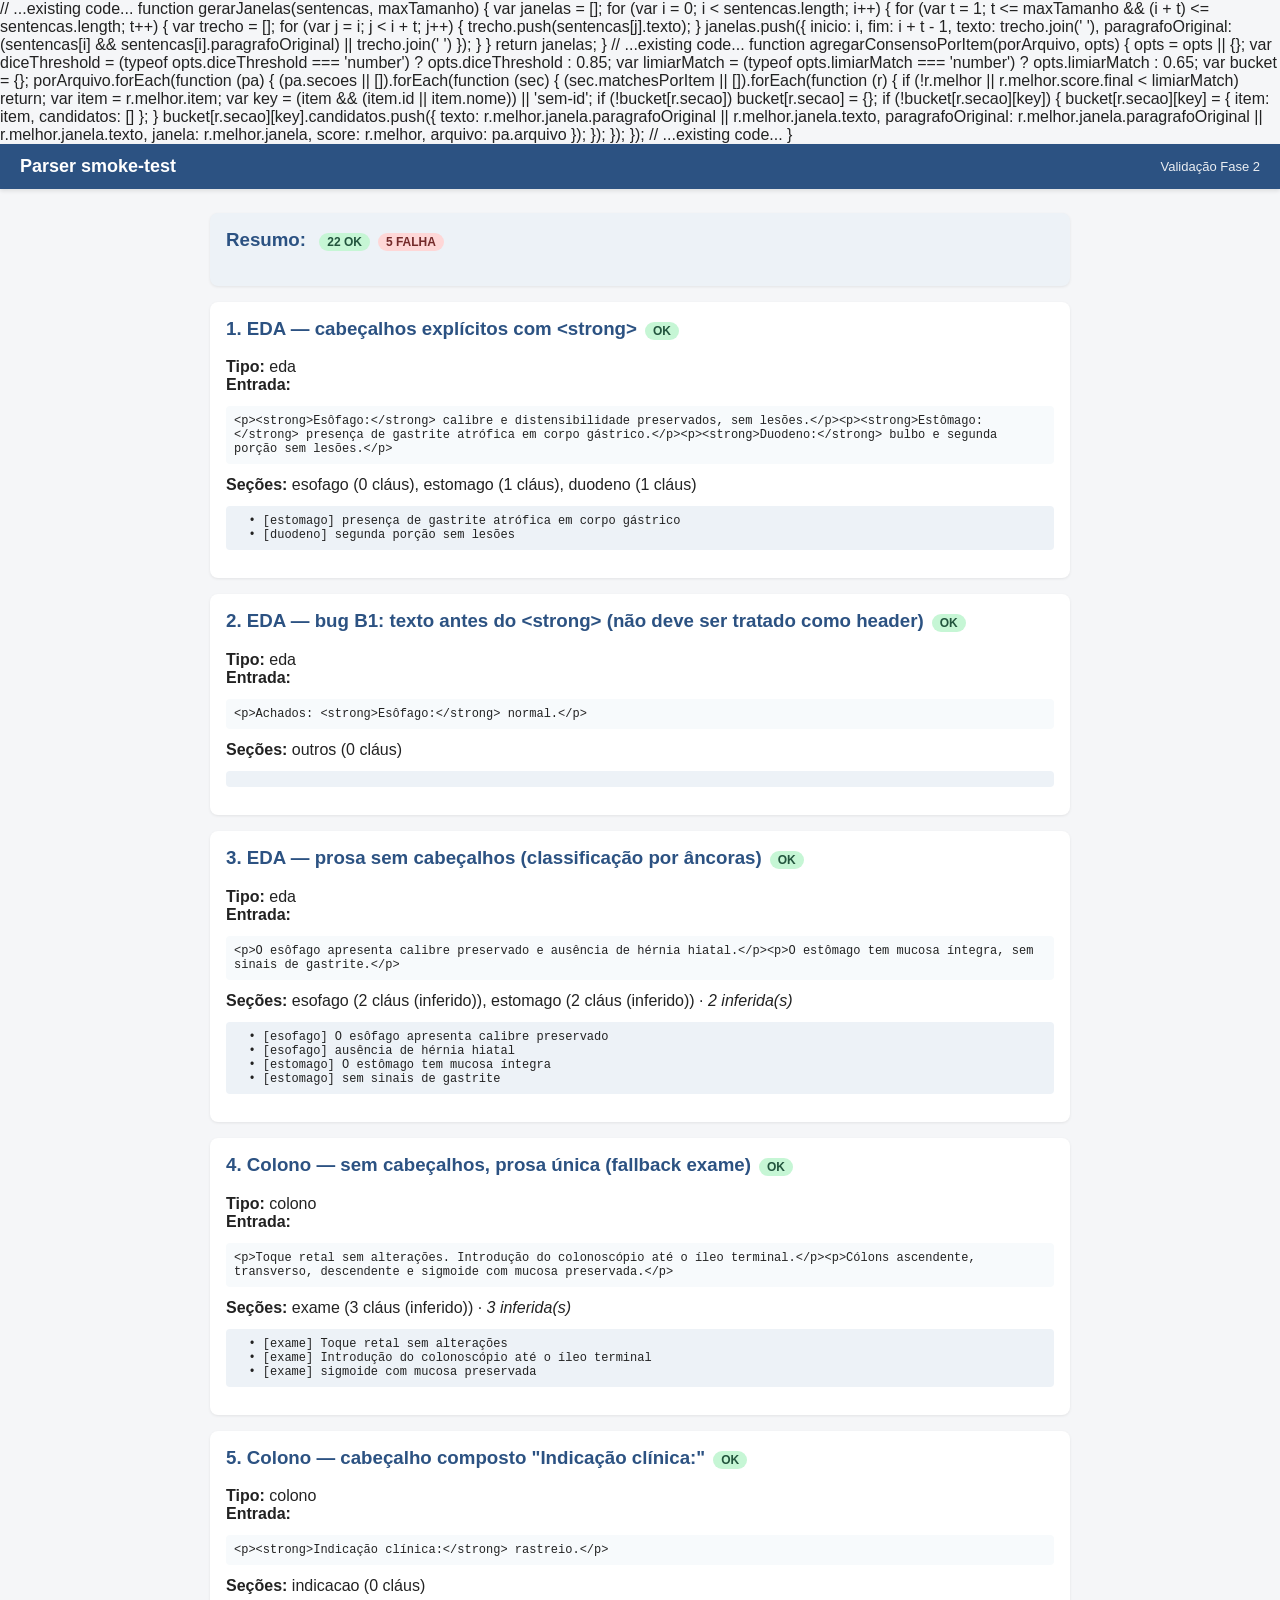
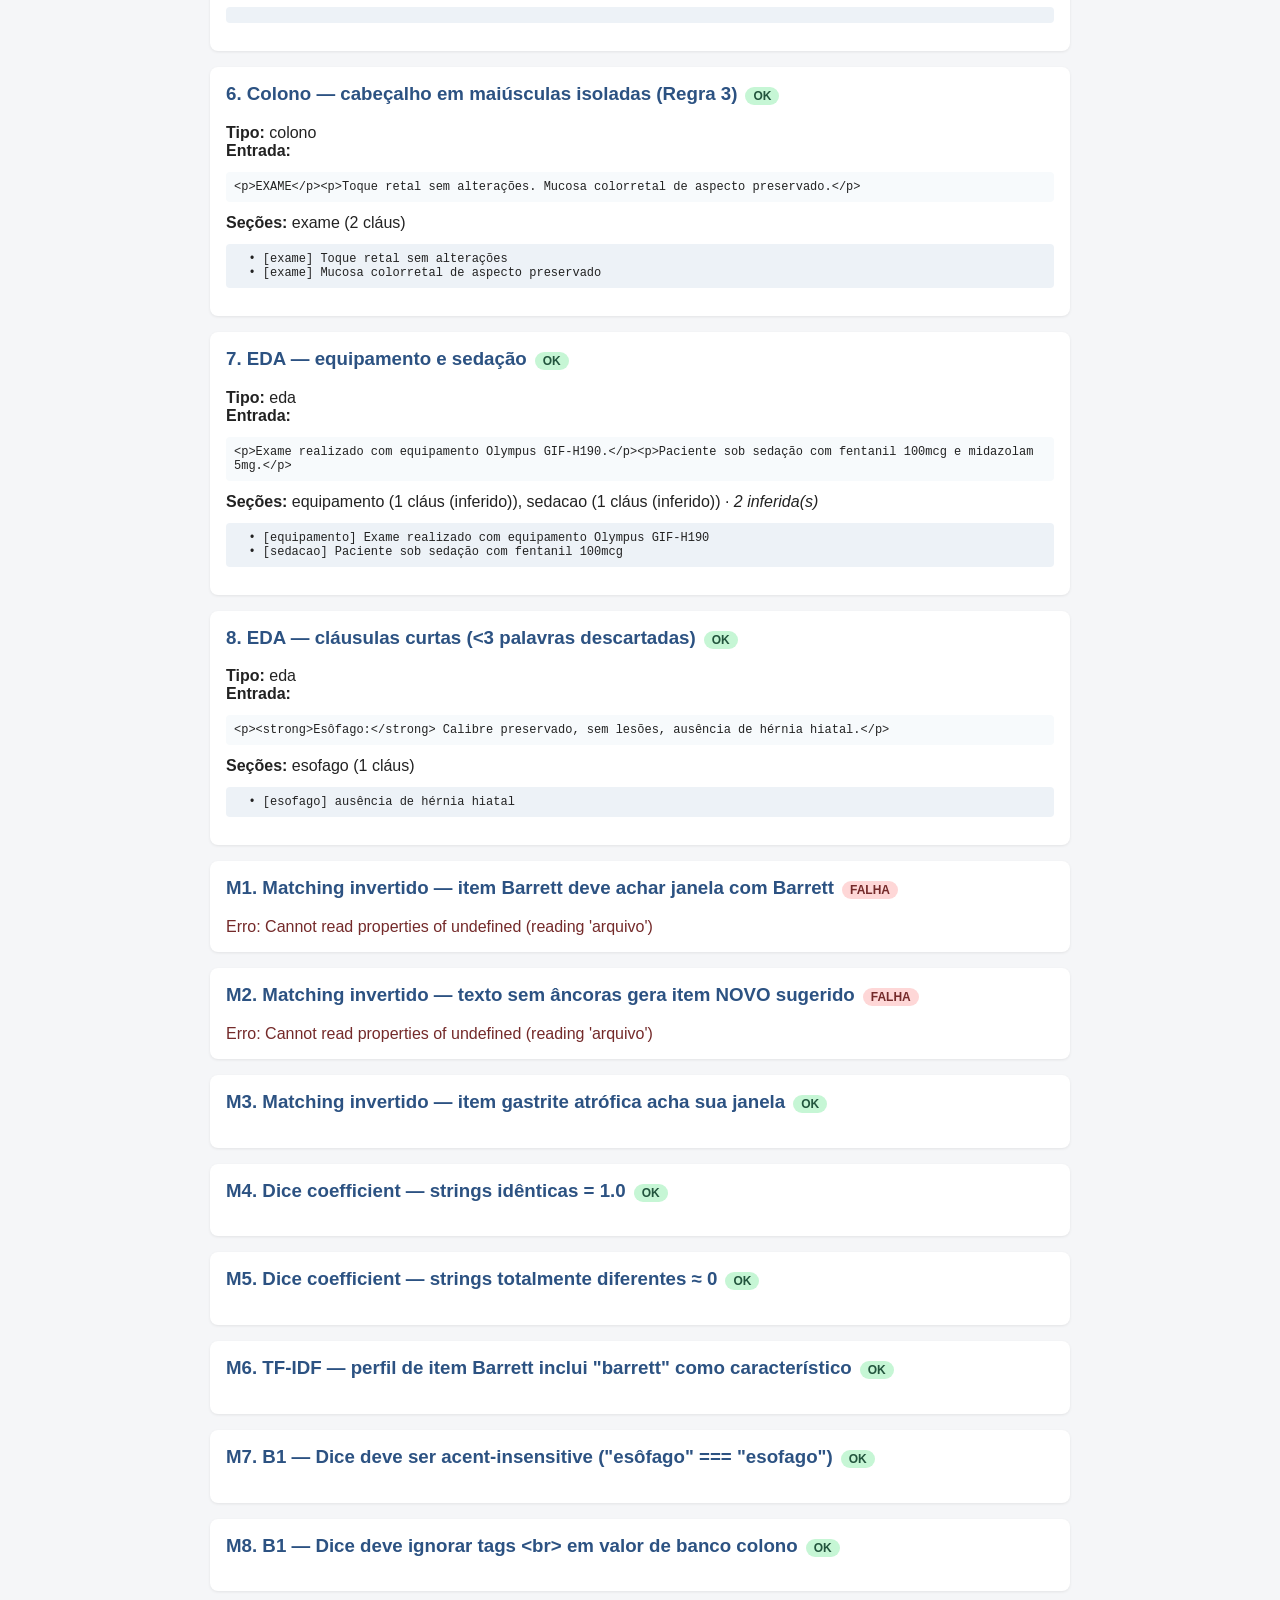
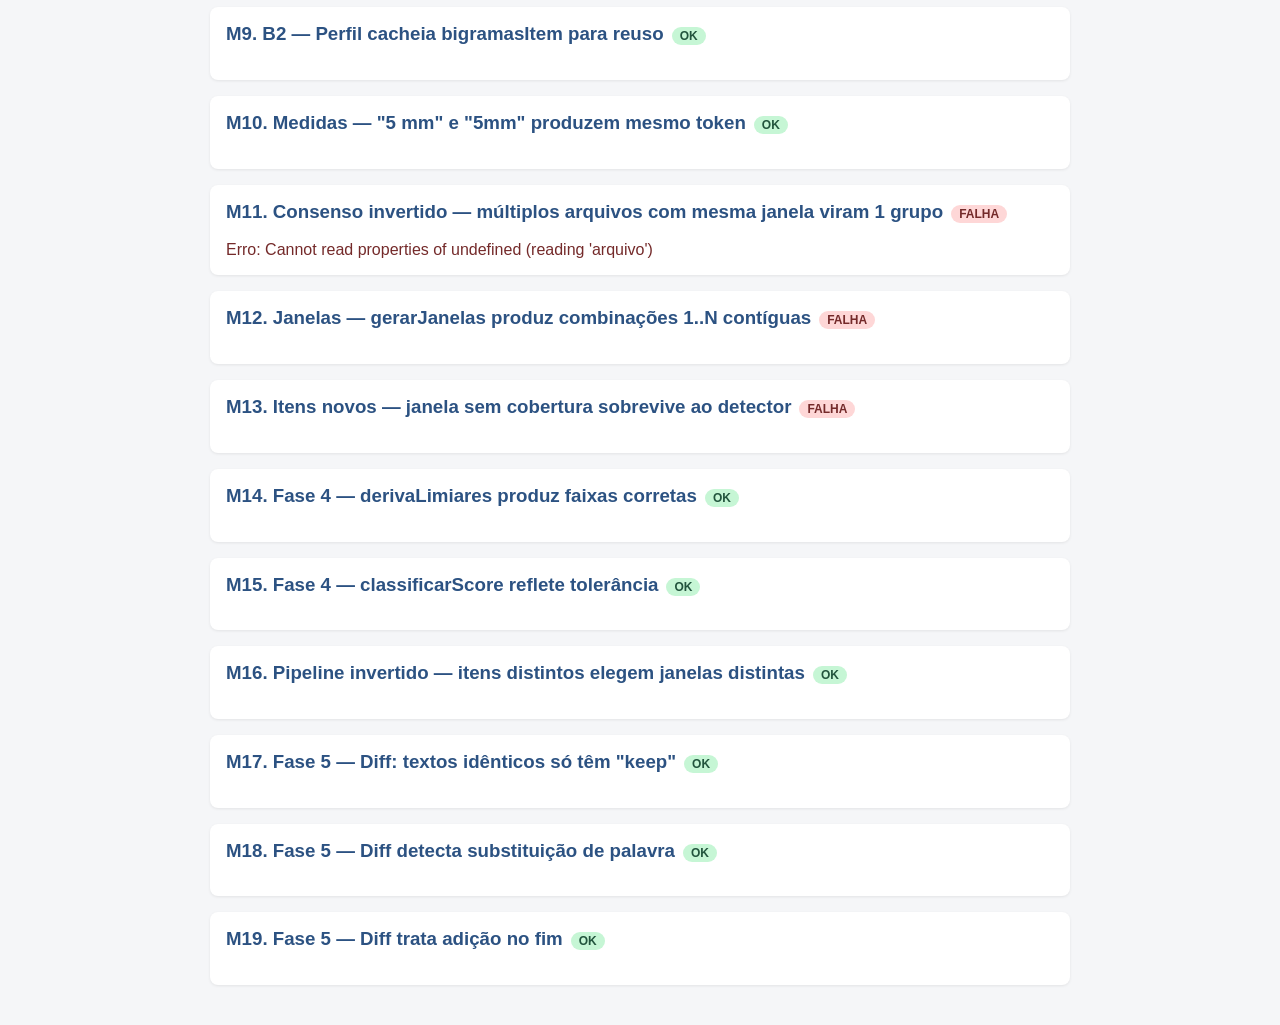
==== commit c4079b7f: "Add files via upload" ====
--- a/test_parser.html
+++ b/test_parser.html
@@ -1,4 +1,57 @@
-<!DOCTYPE html>
+// ...existing code...
+  function gerarJanelas(sentencas, maxTamanho) {
+    var janelas = [];
+    for (var i = 0; i < sentencas.length; i++) {
+      for (var t = 1; t <= maxTamanho && (i + t) <= sentencas.length; t++) {
+        var trecho = [];
+        for (var j = i; j < i + t; j++) {
+          trecho.push(sentencas[j].texto);
+        }
+        janelas.push({
+          inicio: i,
+          fim:    i + t - 1,
+          texto:  trecho.join(' '),
+          paragrafoOriginal: (sentencas[i] && sentencas[i].paragrafoOriginal) || trecho.join(' ')
+        });
+      }
+    }
+    return janelas;
+  }
+  // ...existing code...
+  function agregarConsensoPorItem(porArquivo, opts) {
+    opts = opts || {};
+    var diceThreshold = (typeof opts.diceThreshold === 'number')
+      ? opts.diceThreshold : 0.85;
+    var limiarMatch = (typeof opts.limiarMatch === 'number')
+      ? opts.limiarMatch : 0.65;
+
+    var bucket = {};
+
+    porArquivo.forEach(function (pa) {
+      (pa.secoes || []).forEach(function (sec) {
+        (sec.matchesPorItem || []).forEach(function (r) {
+          if (!r.melhor || r.melhor.score.final < limiarMatch) return;
+          var item = r.melhor.item;
+          var key = (item && (item.id || item.nome)) || 'sem-id';
+          if (!bucket[r.secao]) bucket[r.secao] = {};
+          if (!bucket[r.secao][key]) {
+            bucket[r.secao][key] = {
+              item:       item,
+              candidatos: []
+            };
+          }
+          bucket[r.secao][key].candidatos.push({
+            texto:             r.melhor.janela.paragrafoOriginal || r.melhor.janela.texto,
+            paragrafoOriginal: r.melhor.janela.paragrafoOriginal || r.melhor.janela.texto,
+            janela:            r.melhor.janela,
+            score:             r.melhor,
+            arquivo:           pa.arquivo
+          });
+        });
+      });
+    });
+    // ...existing code...
+  }<!DOCTYPE html>
 <html lang="pt-BR">
 <head>
   <meta charset="UTF-8">
